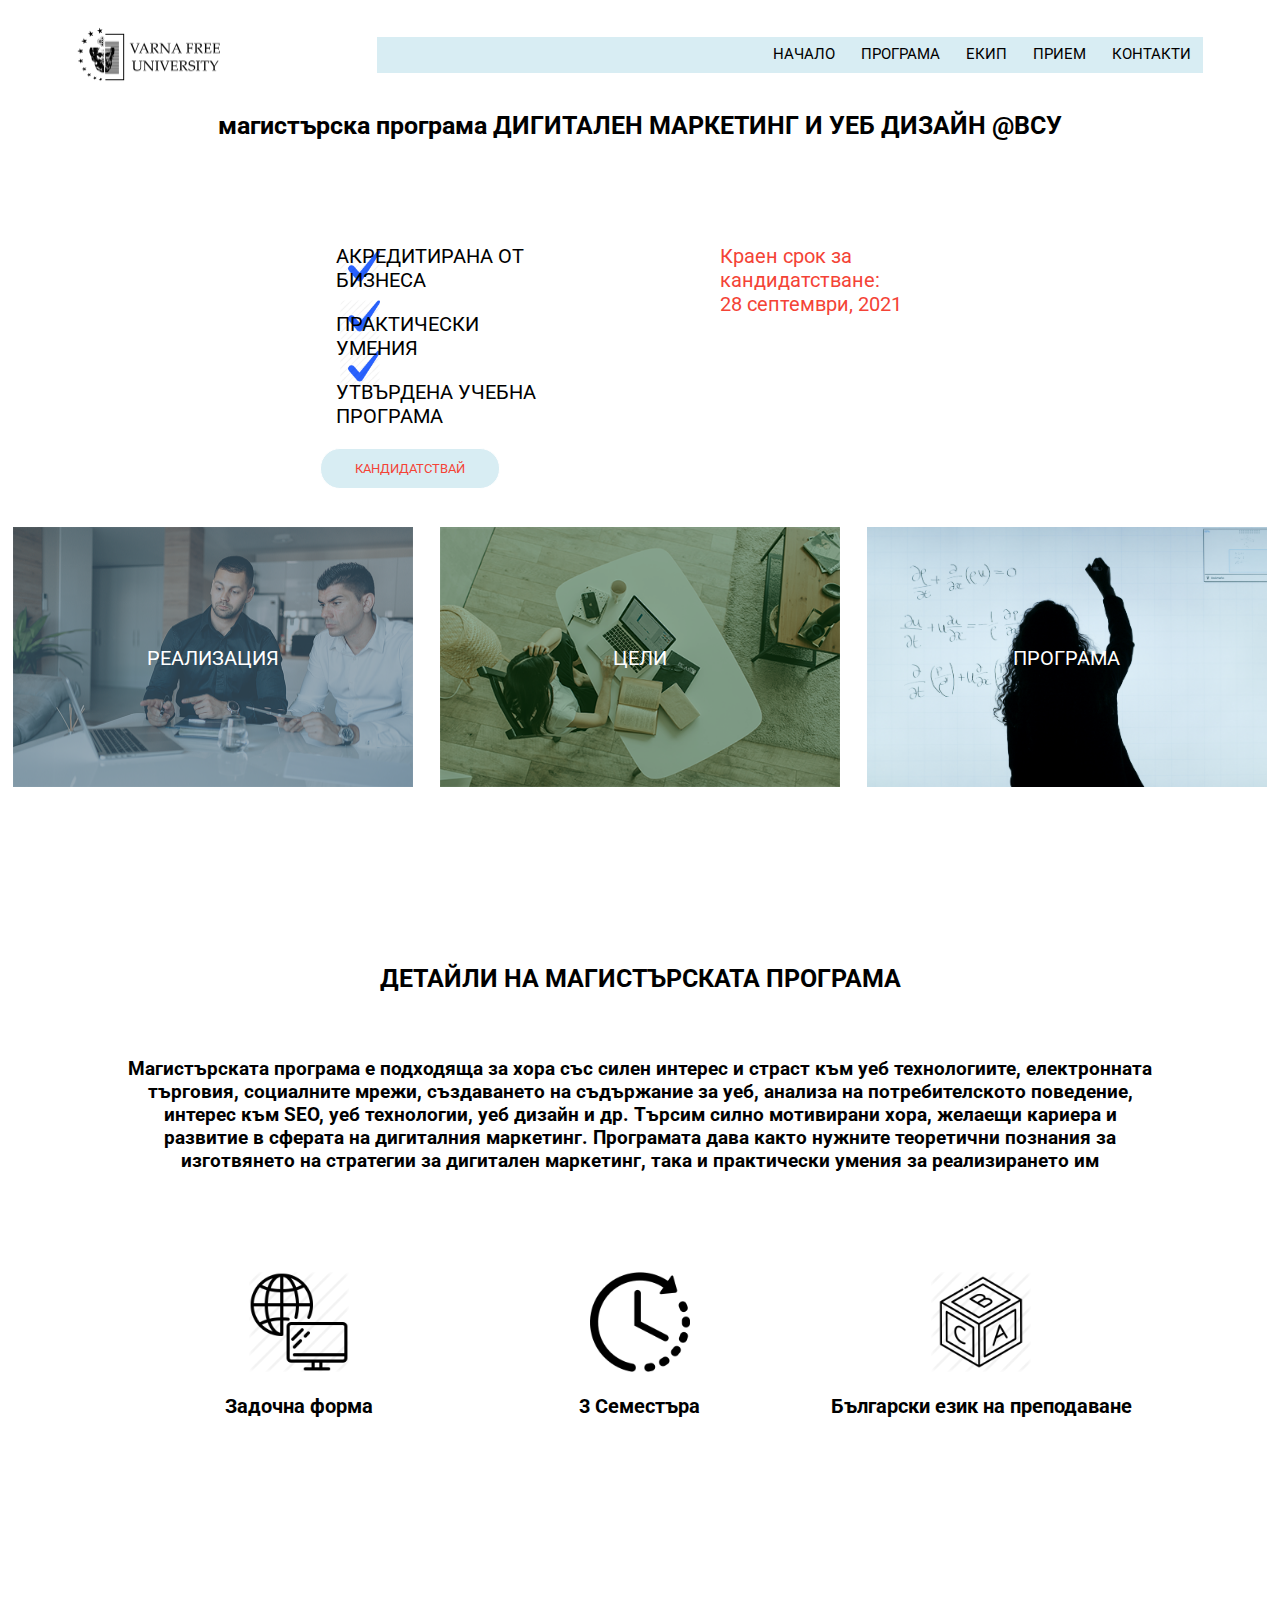
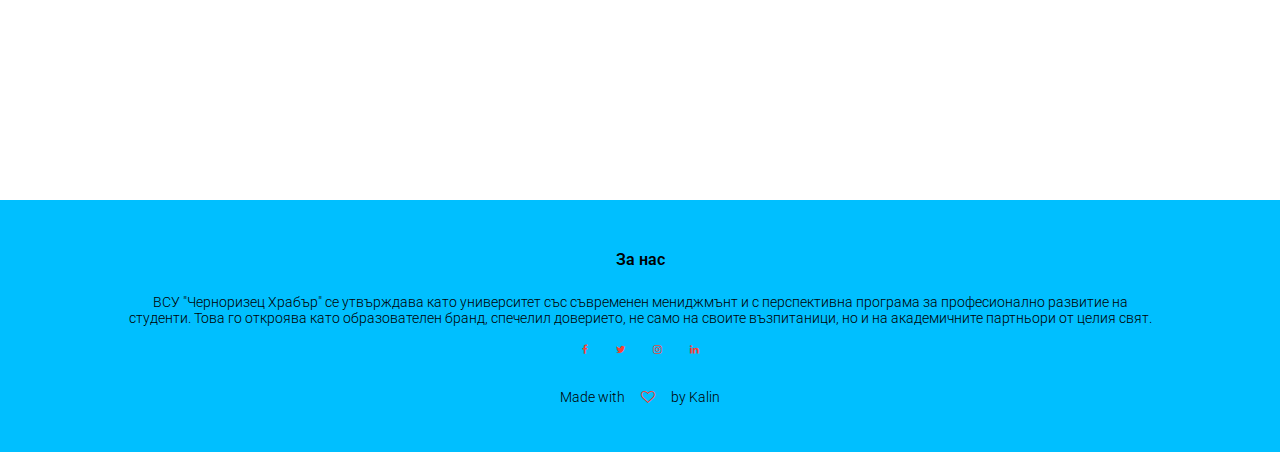
==== index.html @ 2b4543ba "Update index.html" ====
<!DOCTYPE html>

<html lang="en">
<head>
    <meta charset="UTF-8">
    <title>VFU MASTERS</title>
    <link rel="stylesheet" href="https://stackpath.bootstrapcdn.com/font-awesome/4.7.0/css/font-awesome.min.css">
    <link rel="preconnect" href="https://fonts.gstatic.com">
    <link rel="stylesheet" href="css.css">
    <link rel="preconnect" href="https://fonts.gstatic.com">
    <link href="https://fonts.googleapis.com/css2?family=Roboto:wght@300;400;700&display=swap" rel="stylesheet">
    <meta name="viewport" content="width=device-width,initial scale=1">
    <!--    <link rel="icon" href="images/logo.png">-->
</head>
<body>
<div class="overlay hidden"></div>
    <section class="header">

<!--        <img-->
<!--                class="demo-bg"-->
<!--                src="images/detaili.png"-->
<!--                alt=""-->
<!--        >-->
        <nav>
            <a href = 'index.html'><img src="images/vfuLogo.png"></a>
            <div class = 'nav-links' id = 'navLinks'>
                <i class = 'fa fa-times' onclick = 'hideMenu()'></i>
                <ul>
                    <li><a href="index.html">НАЧАЛО</a></li>
                    <li><a href="program.html">ПРОГРАМА</a></li>
                    <li><a href="team.html">ЕКИП</a></li>
                    <li><a href="priem.html">ПРИЕМ</a></li>
                    <li><a href="contact.html">КОНТАКТИ</a></li>
                </ul>
            </div>
            <i class = "fa fa-bars" onclick="showMenu()"></i>
        </nav>
        <h1><span>магистърска програма ДИГИТАЛЕН МАРКЕТИНГ И УЕБ ДИЗАЙН @ВСУ</span></h1>

        <div class="text-col1">
            <img src="images/check.png">
        </div>
        <div class="text-col2">
            <img src="images/check.png">
        </div>
        <div class="text-col3">
            <img src="images/check.png">
        </div>

        <div class = "text-box">

            <div class="text-col">
            <p><span>АКРЕДИТИРАНА ОТ БИЗНЕСА</span></p>
            <p><span>ПРАКТИЧЕСКИ УМЕНИЯ</span></p>
            <p><span>УТВЪРДЕНА УЧЕБНА ПРОГРАМА</span></p>
            </div>
            <div class="text-col">
                <p style="color: #f44336"><span>Краен срок за кандидатстване:<br>28 септември, 2021</span></p>
            </div>

        </div>
        <button type="button" class="hero-btn" >КАНДИДАТСТВАЙ</button>

        <div class = "headPic">
            <div class="head-col"  >
                <img src="images/profesionalna_realizacia.png" >
				 <div class="centered">РЕАЛИЗАЦИЯ</div>
            </div>
            <div class="head-col" >
                <img src="images/celi.png">

				<div class="centered">ЦЕЛИ</div>
            </div>
            <div class="head-col">
                <img src="images/programa.jpg">
				<div class="centered">ПРОГРАМА</div>
            </div>
        </div>
    </section>
    <section class="nachalo">
<!--        <img-->
<!--                class="shapki"-->
<!--                src="images/detaili.png"-->
<!--                alt=""-->
<!--        >-->
        <h1><span>ДЕТАЙЛИ НА МАГИСТЪРСКАТА ПРОГРАМА</span></h1>
        <h2><span>Магистърската програма е подходяща за хора със силен интерес и страст към уеб технологиите, електронната търговия, социалните мрежи, създаването на съдържание за уеб, анализа на потребителското поведение, интерес към SEO, уеб технологии, уеб дизайн и др.

Търсим силно мотивирани хора, желаещи кариера и развитие в сферата на дигиталния маркетинг. Програмата дава както нужните теоретични познания за изготвянето на стратегии за дигитален маркетинг, така и практически умения за реализирането им</span></h2>
        <div class = "masters">
            <div class="masters-col">
                <img src="images/remote.png">

            </div>
            <div class="masters-col">
                <img src="images/time-left.png">

            </div>
            <div class="masters-col">
                <img src="images/cyrillic.png">

            </div>
        </div>
        <div class = "mastersTXT">
            <div class="mastersTXT-col">
                <h3><span>Задочна форма </span></h3>

            </div>
            <div class="mastersTXT-col">
                <h3><span>3 Семестъра</span></h3>

            </div>
            <div class="mastersTXT-col">
                <h3><span>Български език на преподаване</span></h3>

            </div>
        </div>

    </section>
    <div class="testing hidden">
        <iframe src="https://www.youtube.com/embed/tgbNymZ7vqY?autoplay=0">
        </iframe>

    </div>

    <!-----footer----->

    <section class="footer"style="margin-top:0">
        <h4>За нас</h4>
        <p>ВСУ "Черноризец Храбър" се утвърждава като университет със съвременен мениджмънт и с перспективна програма за професионално развитие на студенти. Това го откроява като образователен бранд, спечелил доверието, не само на своите възпитаници, но и на академичните партньори от целия свят.
        </p>
        <div class="icons">
            <i class="fa fa-facebook"></i>
            <i class="fa fa-twitter"></i>
            <i class="fa fa-instagram"></i>
            <i class="fa fa-linkedin"></i>
            <div>
                <p>Made with  <i class="fa fa-heart-o"></i> by Kalin</p>
            </div>
        </div>

    </section>

    <script src="js.js"></script>

</body>

</html>
---- css.css ----
*{
    margin:0;
    padding: 0;
    font-family: 'Roboto',sans-serif;
    box-sizing: border-box;
}
html{
    font-size: 62.5%;
}
.header{
    min-height: 100vh;
    width: 100%;
    position: relative;
    overflow: hidden;

}
body {
    position: relative;
}
nav .fa{
    display: none;
}

.demo-bg {
    opacity: 100%;
    position: absolute;
    left: 0;
    top: 0;
    width: 100%;

}
nav{
    position: relative;
    display: flex;
    padding: 2% 6%;
    justify-content: space-between;
    align-items: center;
}
nav img{
    width: 15rem;
}
.nav-links{
    flex:1;
    text-align: right;
    background-color: #d8edf3;
    margin-left: 15rem;
}
.nav-links ul li {
    list-style: none;
    display: inline-block;
    padding: 0.8rem 1.2rem;
    position: relative;
}
.nav-links ul li a{
    color: black;
    text-decoration: none;
    font-size: 1.5rem;

}
.nav-links ul li::after{
    content: '';
    width: 0%;
    height: 0.2rem;
    background: #00bfff;
    display: block;
    margin: auto;
    transition: 0.5s;

}
.nav-links ul li:hover::after{
    width:100%;
}
h1{
    position: relative;
    text-align: center;
    font-size: 2.5rem;

}


.text-box{
    position: relative;
    font-size: 2rem;
    justify-content: center;
    margin-top: 5%;
    display: flex;
}

.text-box p{
    padding-top: 2rem;
}
.text-col{
    flex-basis: 30%;
    padding: 2rem 8rem;
}.text-col1 img{
     width: 4rem;
     height: 4rem;
     position: absolute;
     left: 34rem;
     top: 30rem;
 }
.text-col2 img{
    width: 4rem;
    height: 4rem;
    position: absolute;
    left: 34rem;
    top: 25rem;
}
.text-col3 img{
    width: 4rem;
    height: 4rem;
    position: absolute;
    left: 34rem;
    top: 35rem;
}
.hero-btn{
    display:inline-block;
    text-decoration:none;
    color:#f44336;
    border:0.1rem solid white;
    padding:1.2rem 3.4rem;
    font-size:1.3rem;
    background:#d8edf3;
    position:relative;
    cursor:pointer;
    justify-content: center;
    left: 25%;
    border-radius: 2rem;

}
.hero-btn:hover{
    border:1px solid #f44336;
    background:#f44336;
    transition:1s;
    color:white;
}

.head-col img{
    width: 40rem;
    height: 26rem;
}
.headPic{
    display: flex;
    justify-content: space-around;
    margin-top: 3%;
}
.head-col{
    position: relative;
    flex-basis: 25%;
    cursor: pointer;
}
.head-col:hover:after {
    content:"\A";
    width:100%;
    height:100%;
    background:rgba(0, 0, 0, 0.5);
    position:absolute;
    top:0;
    left:0;
	transition:0.5s;
}
.centered {
  position: absolute;
  top: 50%;
  left: 50%;
  transform: translate(-50%, -50%);
  color:white;
  font-size:2rem;
}
.nachalo{
    min-height: 100vh;
    width: 100%;
    position: relative;
    overflow: hidden;

}
.shapki {
    opacity: 100%;
    position: absolute;
    left: 0;
    top: 0;
    width: 100%;
}
.nachalo h1{
    margin-top: 5%;
}
.nachalo h2{
    font-size: 1.9rem;
    margin-top: 5%;
    width: 80%;
    margin-left: 10%;
    text-align: center;
    position: relative;
}
.masters{
    display: flex;
    position: relative;
    justify-content: space-around;
    width:80%;
    margin:auto;
    text-align:center;
    padding-top:10rem;
}
.masters img {
    width: 10rem;
    height: 10rem;
}
.masters-col{
    position: relative;
    flex-basis: 31%;
}
.mastersTXT{
    display: flex;
    position:relative;
    justify-content: space-around;
    width:80%;
    margin:2rem auto auto auto;
    text-align:center;


}
.mastersTXT-col{
    position: relative;
    flex-basis: 31%;
    padding-top: -9rem;
}
.mastersTXT-col h3{
    font-size: 2rem;
}
@media(max-width:700px){
   .testing iframe{
        width: 320px;
        height: 280px;
    }
    .nav-links ul li {
        display:block;
    }
    .nav-links{
        position:fixed;
        background:#00bfff;
        height:100vh;
        width:20rem;
        top:0;
        right:-20rem;
        text-align:left;
        z-index:2;
        transition:1s;
    }

    .nav-links ul {
        padding:3rem;
    }
    .text-box{
        display: block;
    }
    .text-col {
        flex-basis: 30%;
        padding: 0 0 0 2rem;
    }.header{
         min-height: 100vh;
         width: 100%;
     }
    .demo-bg {
        height: 100vh;
    }
    .hero-btn{
        margin-top: 2rem;
    }
    .text-col1,.text-col2,.text-col3{
        display: none;
    }
    .headPic{
        display: block;
    }
    .head-col{
        display: block;
    }
    .shapki{
        min-height: 100vh;
    }
    .masters{
        display: flex;
    }
    .masters img {
        width: 100%;
        height: 100%;
    }
    .masters-col{
        position: relative;
        flex-basis:25%;
       padding-left: 1rem;
    }
    .mastersTXT{
        margin:3rem auto auto auto;
    }
    .mastersTXT h3{
        font-size: 1.3rem;
    }
    nav .fa{
        display:block;
        color:black;
        font-size:2.2rem;
        cursor:pointer;
    }



}
.testing{
    position: fixed;
    top: 50%;
    left: 50%;
    transform: translate(-50%, -50%);
    z-index: 5;
}
.hidden{
    display: none;
}

iframe{
    width: 420px;
    height: 345px;
}
/* -------- PROGRAM -----*/
.program{
    /*background-image: url("images/computer.png");*/
    min-height: 100vh;
    background-position:center;
    background-size:cover;
}
.program p{
    font-size: 1.7rem;
    text-align: center;
    width: 80%;
    margin: 2rem auto auto auto;
}


.programTXT{
    display: flex;
    position:relative;
    justify-content: space-around;
    width:80%;
    margin:2rem auto auto auto;
    text-align:center;


}
.programTXT-col{
    position: relative;
    flex-basis: 33%;
    padding-top: -9rem;

}
.programTeam{
    /*background-image: url("images/grid.png");*/
    min-height: 100vh;
    background-position:center;
    background-size:cover;
}
.programTeam p{
    font-size: 1.7rem;
    text-align: center;
    width: 80%;
    margin: 2rem auto auto auto;
}
.programTeam h1{
    padding-top: 5rem;
}
.izbiratelni-col img{
    width: 33rem;
    height: 22rem;
}
.izbiratelni{
    display: flex;
    justify-content: space-around;
    margin-top: 3%;
}
.izbiratelni-col{
    position: relative;
    flex-basis: 20%;

}
.top {
    position: absolute;
    top: 0;
    left: 50%;
    transform: translate( -50%);
    color:white;
    font-size:1.8rem;
}
.bottomFirst img{
    width: 78px;
    height: 79px;
    position: absolute;
    top: 60%;
    left: 10%;
    cursor: pointer;

}
.bottomFirst img:hover{
    transform: scale(1.2);
}
.bottomSecond img{
    width: 78px;
    height: 79px;
    position: absolute;
    top: 60%;
    right: 10%;
    cursor: pointer;
}
.bottomSecond img:hover{
    transform: scale(1.2);
}
.bottomAlone img{
    width: 78px;
    height: 79px;
    position: absolute;
    top: 60%;
    left: 40%;
    cursor: pointer;

}
.bottomAlone img:hover{
    transform: scale(1.2);

}
.credits {
    position: absolute;
    top: 30%;
    left: 50%;
    transform: translate( -50%);
    color:white;
    font-size:1.5rem;
}
.lectures {
    position: absolute;
    top: 50%;
    left: 50%;
    transform: translate( -50%);
    color:white;
    font-size:1.5rem;
}
@media(max-width:700px){
    .programTXT {
        display: block;
    }
    .izbiratelni{
        display: block;
        justify-content: space-around;
        margin-top: 3%;
        margin-left: 2rem;
    }

}



/* -----TEAM-----*/
.team{
    /*background-image: url("images/grid.png");*/
    min-height: 100vh;
    background-position:center;
    background-size:cover;
}
.team p{
    font-size: 1.7rem;
    text-align: center;
    width: 80%;
    margin: 2rem auto auto auto;
}

.teamPic{
    display: flex;
    margin: 5% auto auto auto;
    justify-content: space-around;

}
.teamPic img {
    width: 180px;
    height: 180px;
}

.teamCV{
    display: flex;
    margin:0 auto auto auto;
    justify-content: space-around;

}
.teamCV img {
    width: 180px;
    height: 480px;
}
.teamPic-col{
    position: relative;
    flex-basis: 16%;

}
.teamCv-col{
    position: relative;
    flex-basis: 16%;

}
.teamTop {
    position: absolute;
    top: 0;
    left: 35%;
    transform: translate( -50%);
    color:black;
    font-size:1.4rem;
    font-weight: bold;
}
.teamOpis{
    position: absolute;
    top: 10%;
    left: 40%;
    transform: translate( -50%);
    color:black;
    font-size:1.5rem;
}
.teamIn{
    position: absolute;
    top: 35%;
    left: 40%;
    transform: translate( -50%);
    color:black;
    font-size:1.5rem;
}
.videoCv{
    display:inline-block;
    text-decoration:none;
    color:white;
    border:0.1rem solid white;
    padding:1.2rem 3.4rem;
    font-size:1.3rem;
    background:#467fd7;
    position:absolute;
    cursor:pointer;
    justify-content: center;
    border-radius: 2rem;
    top: 130%;
    left: 5%;

}
.teamInB{
    position: absolute;
    top: 45%;
    left: 40%;
    transform: translate( -50%);
    color:black;
    font-size:1.5rem;
}
.videoCvB{
    display:inline-block;
    text-decoration:none;
    color:white;
    border:0.1rem solid white;
    padding:1.2rem 3.4rem;
    font-size:1.3rem;
    background:#467fd7;
    position:absolute;
    cursor:pointer;
    justify-content: center;
    border-radius: 2rem;
    top: 110%;
    left: 5%;
}
.videoCvBB{
    display:inline-block;
    text-decoration:none;
    color:white;
    border:0.1rem solid white;
    padding:1.2rem 3.4rem;
    font-size:1.3rem;
    background:#467fd7;
    position:absolute;
    cursor:pointer;
    justify-content: center;
    border-radius: 2rem;
    top: 118%;
    left: 5%;
}
.videoMob{
    display: none;
}
@media(max-width:700px){
    .teamPic{
        display: grid;

    }
    .teamCV{
        display: none;
    }
    .videoMob{
        display:inline-block;
        text-decoration:none;
        color:white;
        border:0.1rem solid white;
        padding:1.2rem 3.4rem;
        font-size:1.3rem;
        background:#467fd7;
        position:absolute;
        cursor:pointer;
        justify-content: center;
        border-radius: 2rem;
        top: 70%;
        left: 20%;

    }

}

/*-----foooter-----*/
.footer{
    width:100%;
    text-align:center;
    padding:3rem 0;
    background-color:deepskyblue;
    margin-top:10rem;
}
.footer h4 {
    font-size:1.6rem;
    margin-bottom:2.5rem;
    margin-top:2rem;
    font-weight:600;

}
.footer p{
    font-size:1.4rem;
    font-weight:300;
    width: 80%;
    margin: auto;

}
.icons .fa{
    color: #f44336;
    margin:0 1.3rem;
    cursor:pointer;
    padding:1.8rem 0;
}
.fa-hearth-o{
    color: #f44336;

}
/*------PRIEM-----*/
.priem p{
    font-size: 1.7rem;
    width: 60%;
    margin: 5rem auto auto auto;
}
.videoPriem{
    position: relative;
    margin-left: 20%;
    margin-top: 5rem;
    margin-bottom: 5rem;
}
iframe{
    width: 920px;
    height: 328px;
}
.hero{
    display:inline-block;
    text-decoration:none;
    color:#f44336;
    border:0.1rem solid white;
    padding:1.2rem 3.4rem;
    font-size:1.3rem;
    background:#d8edf3;
    position:relative;
    cursor:pointer;
    justify-content: center;
    left: 50%;
    border-radius: 2rem;
    transform: translate( -50%);

}
.hero:hover{
    border:1px solid #f44336;
    background:#f44336;
    transition:1s;
    color:white;
}
.contact-col{
    width:40%;
    margin:5rem auto auto auto;
}
.contact-col div{
    display:flex;
    align-items:center;
    margin-bottom:4rem;
}
.contact-col div .fa{
    font-size:2.8rem;
    color:#f44336;
    margin:1rem;
    margin-right:3rem;

}
.contact-col div p{
    padding:0;
}
.contact-col div h5{
    font-size:2rem;
    margin-bottom:0.5rem;
    color:#555;
    font-weight:400;
}
.contact-col input,.contact-col textarea{
    width:100%;
    padding:1.5rem;
    margin-bottom:1.7rem;
    outline:none;
    border:0.1rem solid #ccc;
}
.red{
    display:inline-block;
    text-decoration:none;
    color:#f44336;
    border:0.1rem solid white;
    padding:1.2rem 3.4rem;
    font-size:1.3rem;
    background:#d8edf3;
    position:relative;
    cursor:pointer;
    justify-content: center;
    left: 35%;
    border-radius: 2rem;
    margin-bottom: 5rem;

}
.red:hover{
    border:1px solid #f44336;
    background:#f44336;
    transition:1s;
    color:white;
}
@media(max-width:700px){
    .videoPriem{
        position: relative;
        margin-left:5%;
        margin-top: 5rem;
        margin-bottom: 5rem;
    }
    iframe{
        width: 320px;
        height: 228px;
    }
    .red{
        left:15%
    }
    .contact-col{
        width:60%;
        margin:5rem auto auto auto;
    }
    .hero{
        margin-top: 2rem;
    }
}
.googleMaps {
    margin: 3rem auto 3rem auto;
    position: relative;
    left: 50%;
    transform: translate( -30%);
}
.contact-btn{
    display:inline-block;
    text-decoration:none;
    color:#f44336;
    border:0.1rem solid white;
    padding:1.2rem 3.4rem;
    font-size:1.3rem;
    background:#d8edf3;
    position:relative;
    cursor:pointer;
    justify-content: center;
    left: 50%;
    border-radius: 2rem;
    transform: translate( -50%);
    margin-top: 3rem;

}
.contact-btn:hover{
    border:1px solid #f44336;
    background:#f44336;
    transition:1s;
    color:white;
}
.social{
    display: flex;
    margin: 5% auto auto auto;
    justify-content: space-around;

}

.social img {
    width: 61px;
    height: 61px;
}
.priem h2{
    text-align: center;
    font-size: 3rem;
    margin-top: 3rem;
}
@media (max-width:700px) {
    .googleMaps {
        margin: 3rem auto  auto 2rem;
        left: 0%;
        transform: translate( 0%);

    }

}
.overlay {
    position: absolute;
    top: 0;
    left: 0;
    width: 100%;
    min-height: 100%;
    z-index: 5;
}
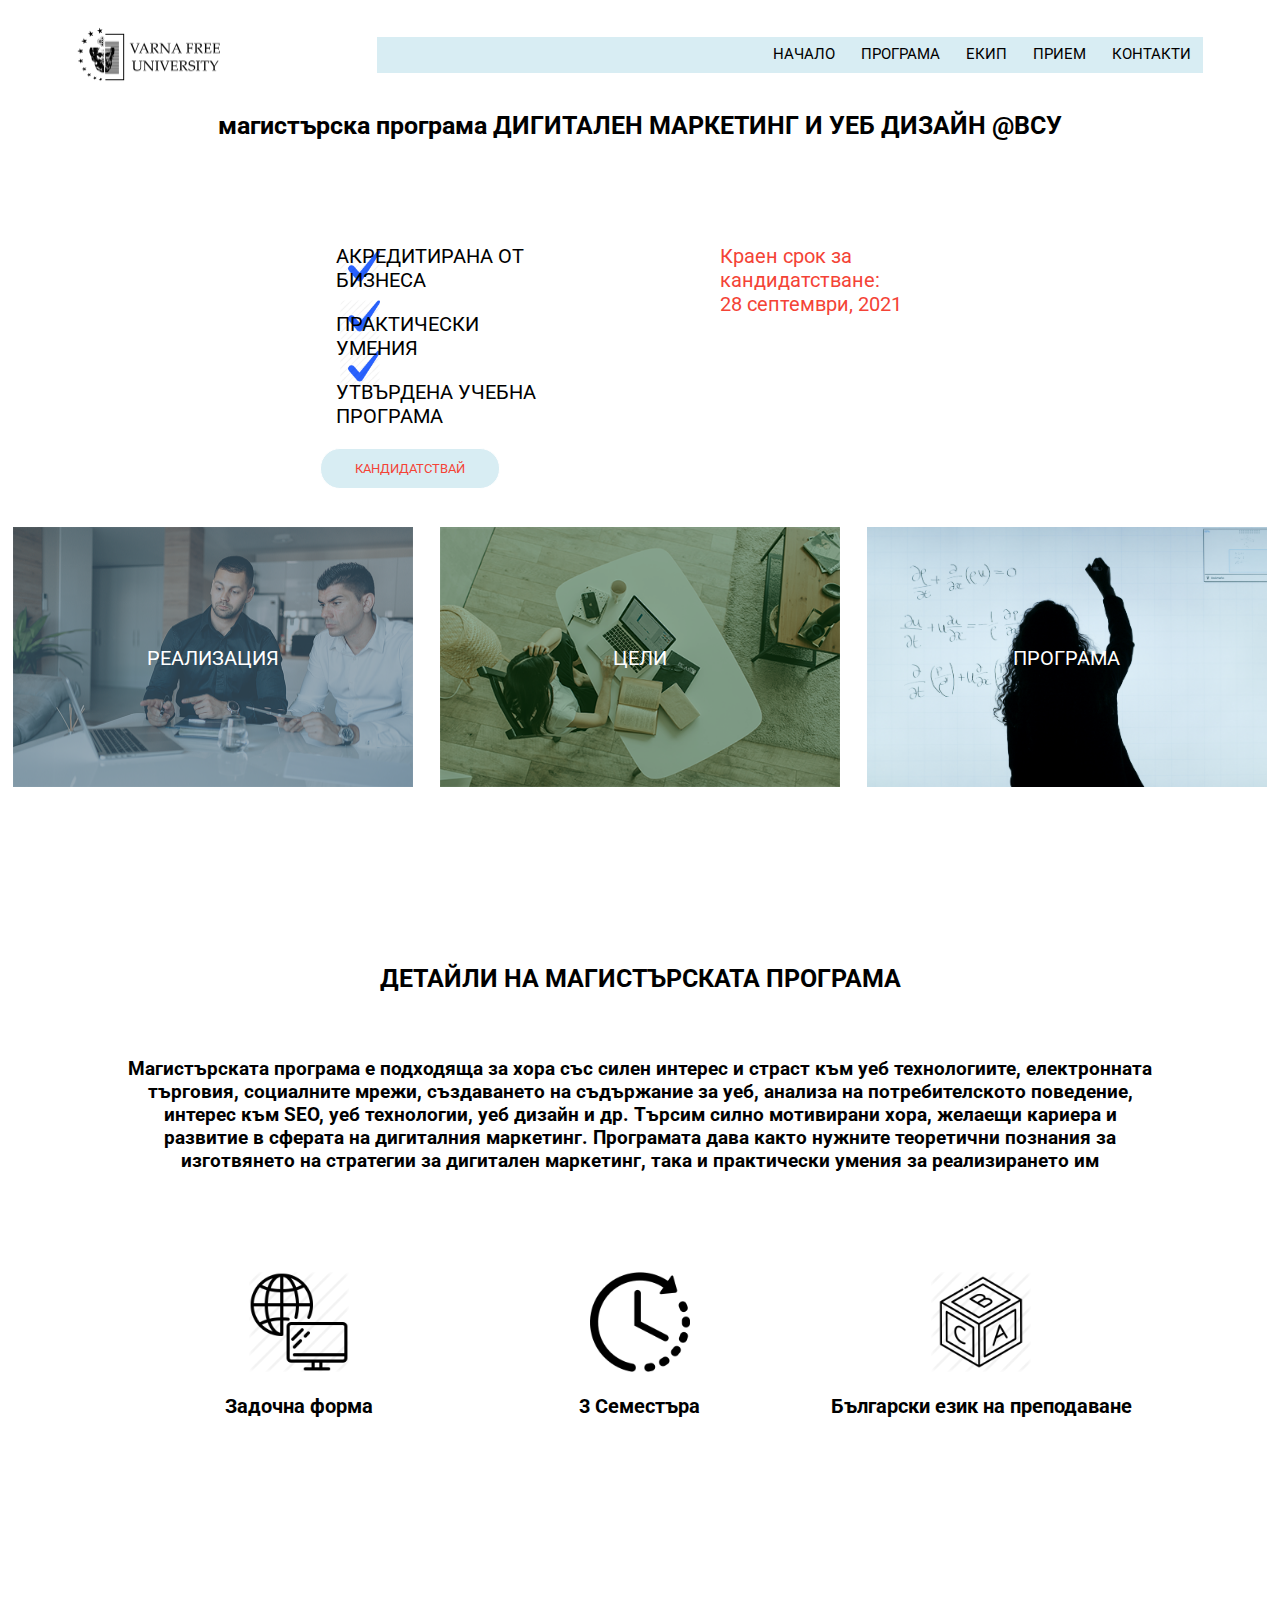
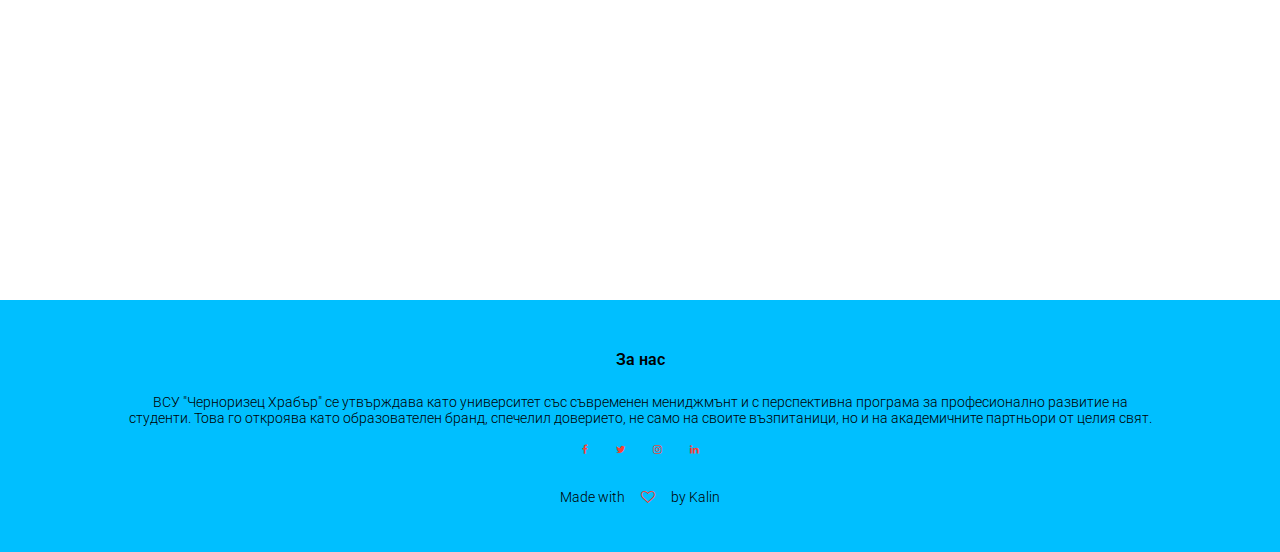
==== commit 723f2aa9: "Update index.html" ====
--- a/index.html
+++ b/index.html
@@ -125,7 +125,7 @@
 
     <!-----footer----->
 
-    <section class="footer"style="margin-top:0">
+    <section class="footer">
         <h4>За нас</h4>
         <p>ВСУ "Черноризец Храбър" се утвърждава като университет със съвременен мениджмънт и с перспективна програма за професионално развитие на студенти. Това го откроява като образователен бранд, спечелил доверието, не само на своите възпитаници, но и на академичните партньори от целия свят.
         </p>
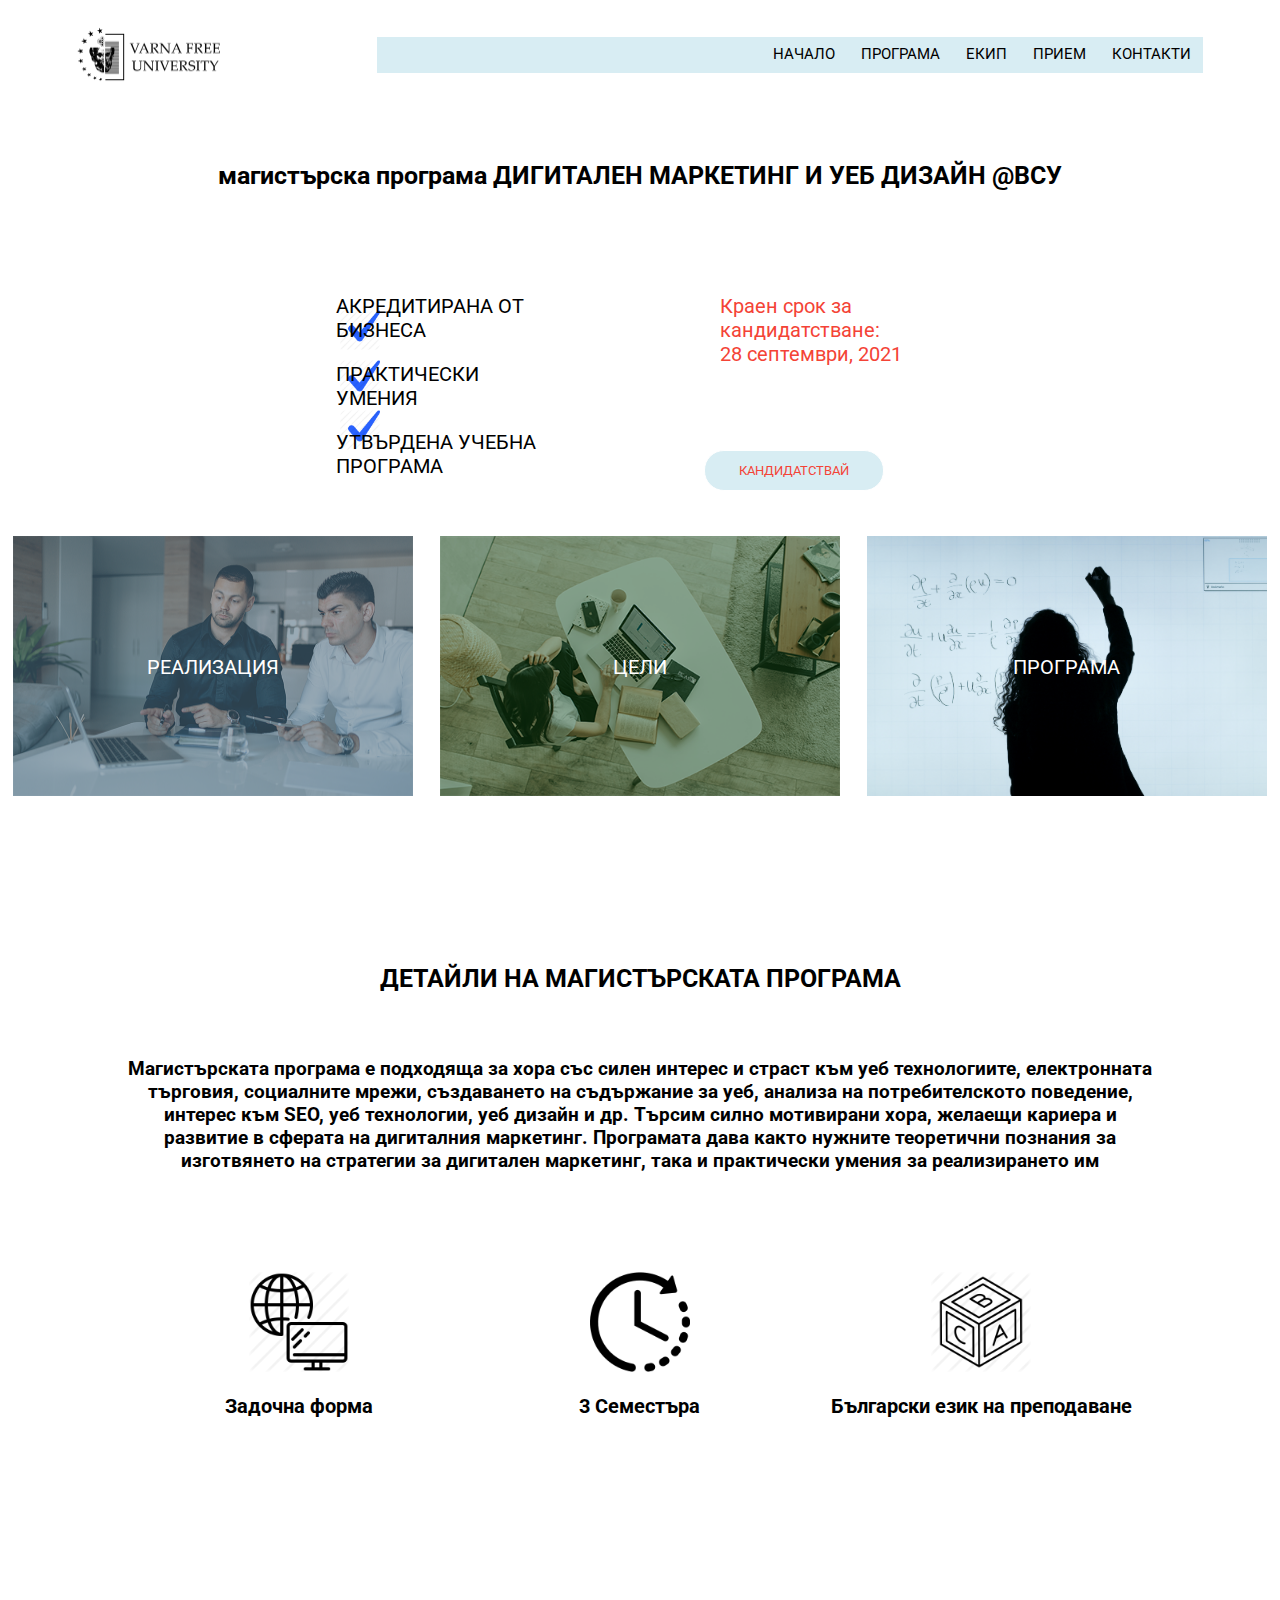
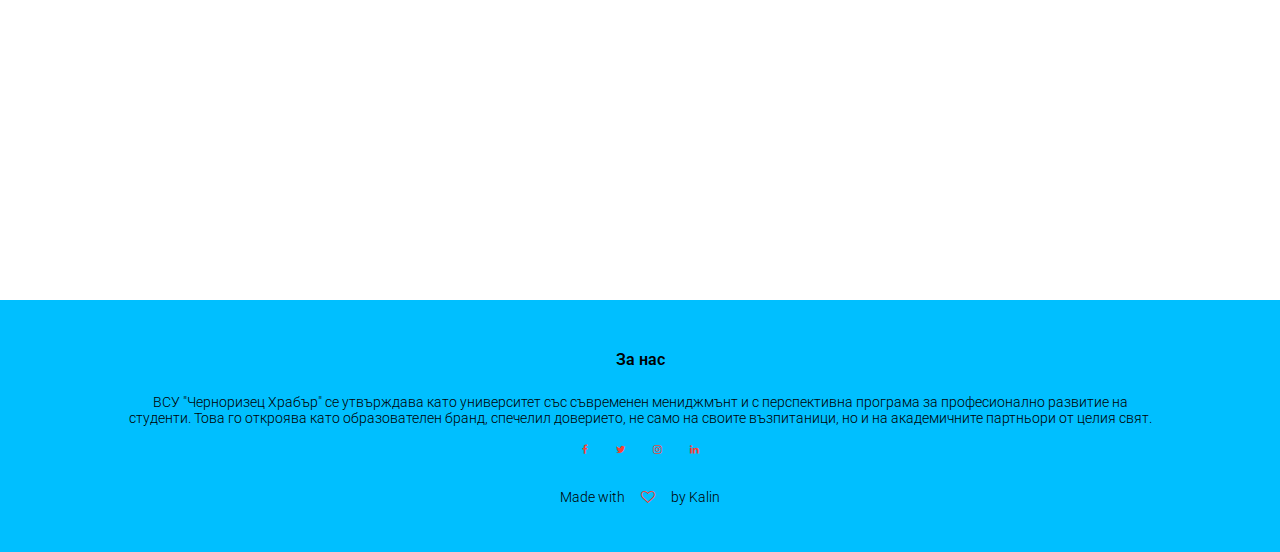
==== commit 18106333: "Update index.html" ====
--- a/index.html
+++ b/index.html
@@ -59,7 +59,8 @@
             </div>
 
         </div>
-        <button type="button" class="hero-btn" >КАНДИДАТСТВАЙ</button>
+	    <a href ="priem.html.#Кандидатстване">
+		    <button type="button" class="hero-btn" >КАНДИДАТСТВАЙ</button></a>
 
         <div class = "headPic">
             <div class="head-col"  >
--- a/css.css
+++ b/css.css
@@ -70,7 +70,7 @@
 .nav-links ul li:hover::after{
     width:100%;
 }
-h1{
+h1{margin-top:5rem;
     position: relative;
     text-align: center;
     font-size: 2.5rem;
@@ -92,12 +92,14 @@
 .text-col{
     flex-basis: 30%;
     padding: 2rem 8rem;
+
 }.text-col1 img{
      width: 4rem;
      height: 4rem;
      position: absolute;
      left: 34rem;
      top: 30rem;
+     margin-top: 6rem;
  }
 .text-col2 img{
     width: 4rem;
@@ -105,6 +107,7 @@
     position: absolute;
     left: 34rem;
     top: 25rem;
+    margin-top: 6rem;
 }
 .text-col3 img{
     width: 4rem;
@@ -112,6 +115,7 @@
     position: absolute;
     left: 34rem;
     top: 35rem;
+    margin-top: 6rem;
 }
 .hero-btn{
     display:inline-block;
@@ -121,10 +125,11 @@
     padding:1.2rem 3.4rem;
     font-size:1.3rem;
     background:#d8edf3;
-    position:relative;
+    position:absolute;
     cursor:pointer;
     justify-content: center;
-    left: 25%;
+    left: 55%;
+    top:50%;
     border-radius: 2rem;
 
 }
@@ -265,6 +270,20 @@
     }
     .hero-btn{
         margin-top: 2rem;
+        display:inline-block;
+        text-decoration:none;
+        color:#f44336;
+        border:0.1rem solid white;
+        padding:1.2rem 3.4rem;
+        font-size:1.3rem;
+        background:#d8edf3;
+        position:relative;
+        cursor:pointer;
+        justify-content: center;
+        left: 25%;
+        border-radius: 2rem;
+
+
     }
     .text-col1,.text-col2,.text-col3{
         display: none;
@@ -274,6 +293,7 @@
     }
     .head-col{
         display: block;
+        margin-top: 4rem;
     }
     .shapki{
         min-height: 100vh;
@@ -366,6 +386,7 @@
 }
 .programTeam h1{
     padding-top: 5rem;
+    margin-top: 7rem;
 }
 .izbiratelni-col img{
     width: 33rem;
@@ -448,8 +469,12 @@
     .izbiratelni{
         display: block;
         justify-content: space-around;
-        margin-top: 3%;
+        margin-top: 4rem;
         margin-left: 2rem;
+    }
+    .izbiratelni-col{
+        margin-top: 3rem;
+
     }
 
 }
@@ -618,14 +643,21 @@
     background-color:deepskyblue;
     margin-top:10rem;
 }
-.footer h4 {
+.footerHome{
+    width:100%;
+    text-align:center;
+    padding:3rem 0;
+    background-color:deepskyblue;
+    margin-top:0rem;
+}
+.footer h4,.footerHome h4 {
     font-size:1.6rem;
     margin-bottom:2.5rem;
     margin-top:2rem;
     font-weight:600;
 
 }
-.footer p{
+.footer p,.footerHome p{
     font-size:1.4rem;
     font-weight:300;
     width: 80%;
@@ -643,6 +675,8 @@
 
 }
 /*------PRIEM-----*/
+
+
 .priem p{
     font-size: 1.7rem;
     width: 60%;
@@ -808,6 +842,9 @@
         transform: translate( 0%);
 
     }
+    .footerHome{
+        margin-top: 10rem;
+    }
 
 }
 .overlay {
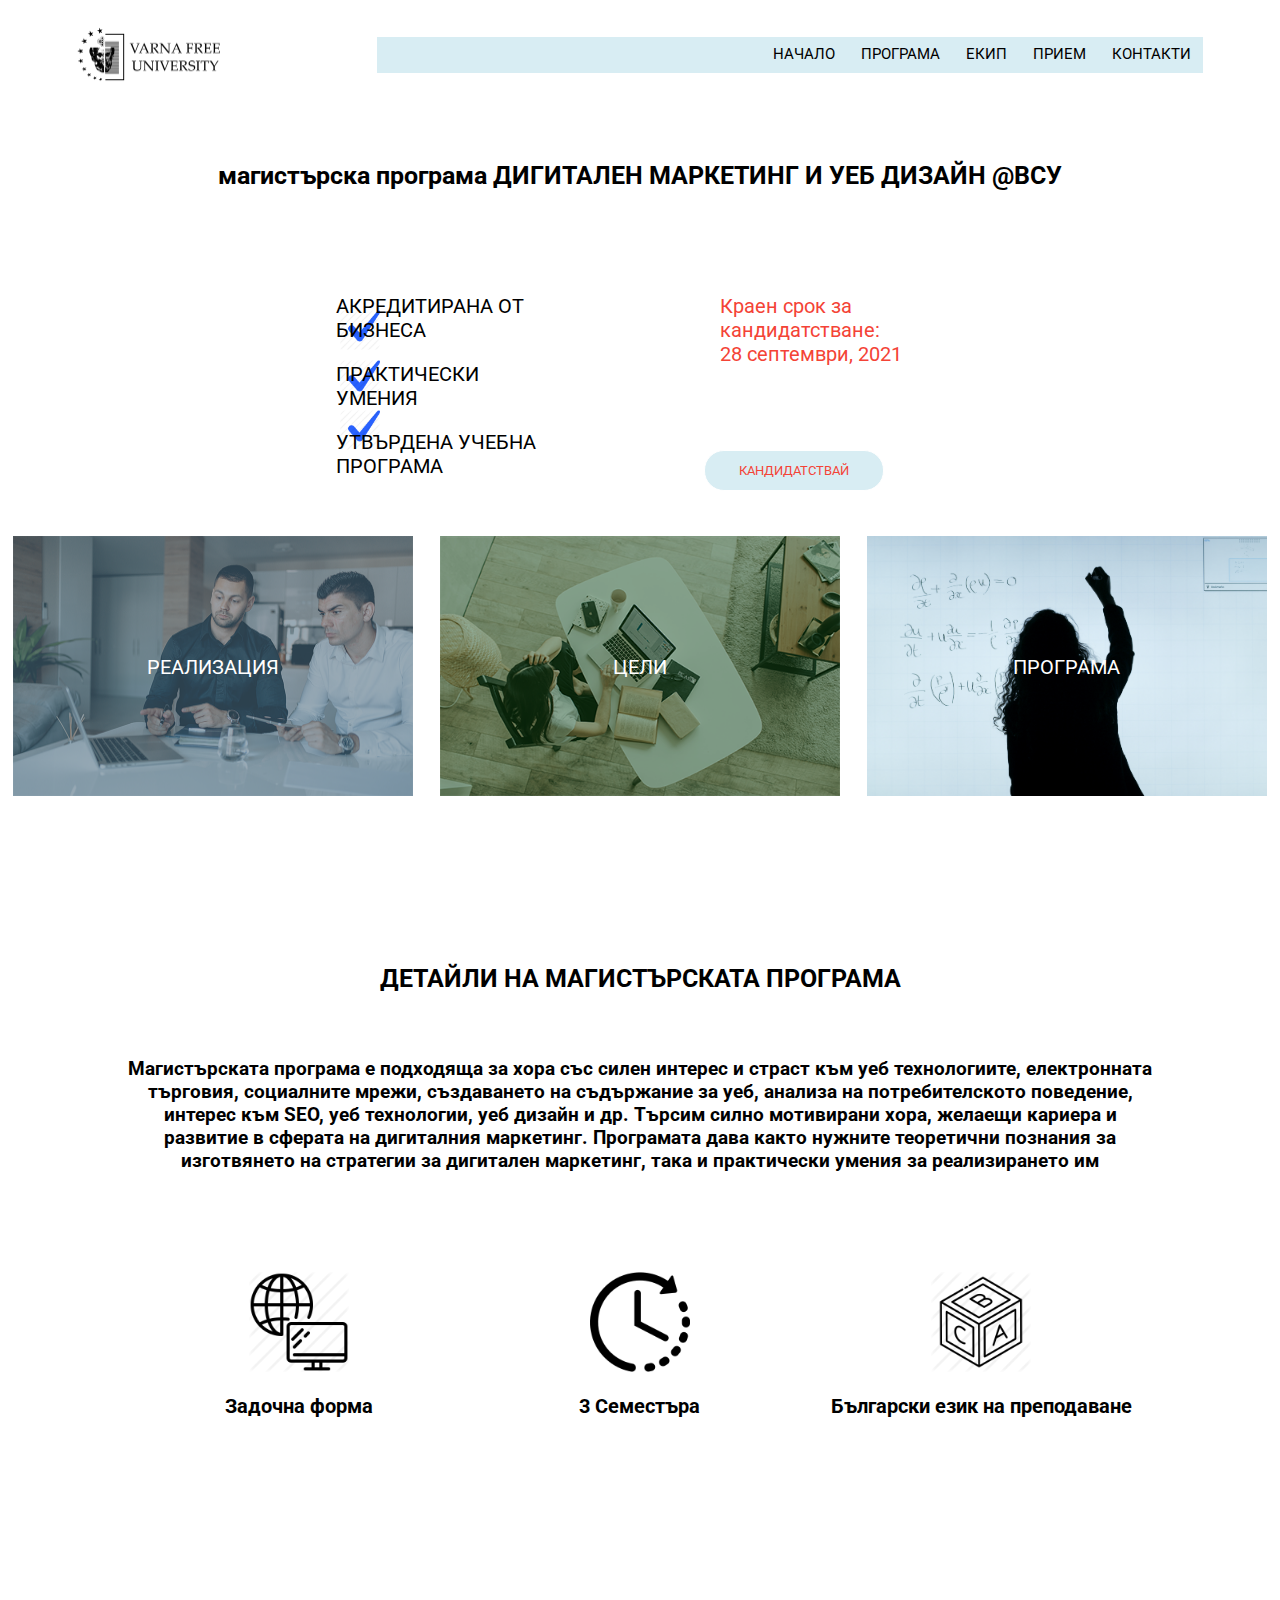
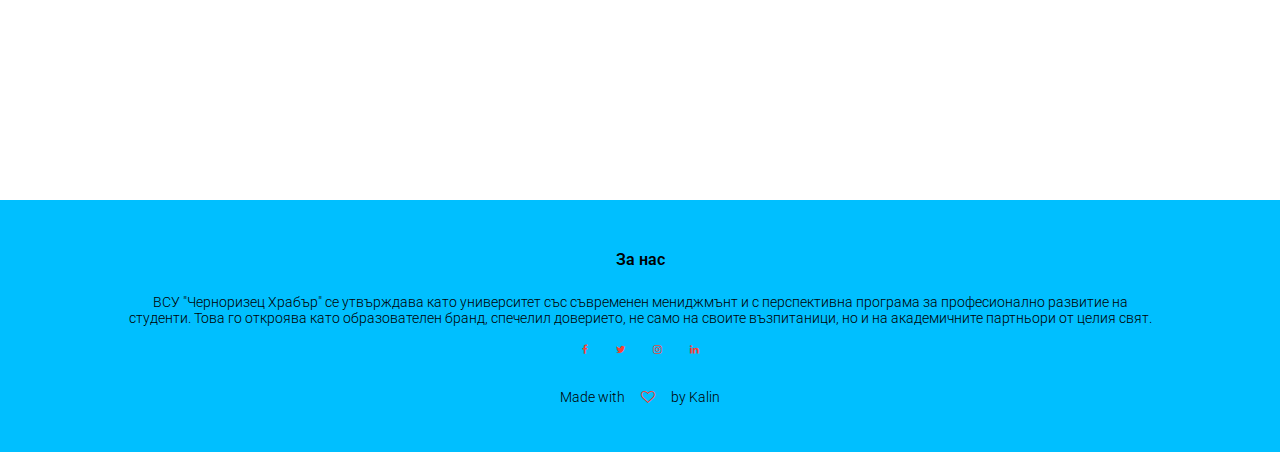
==== commit fb129557: "Update index.html" ====
--- a/index.html
+++ b/index.html
@@ -126,7 +126,7 @@
 
     <!-----footer----->
 
-    <section class="footer">
+    <section class="footerHome">
         <h4>За нас</h4>
         <p>ВСУ "Черноризец Храбър" се утвърждава като университет със съвременен мениджмънт и с перспективна програма за професионално развитие на студенти. Това го откроява като образователен бранд, спечелил доверието, не само на своите възпитаници, но и на академичните партньори от целия свят.
         </p>
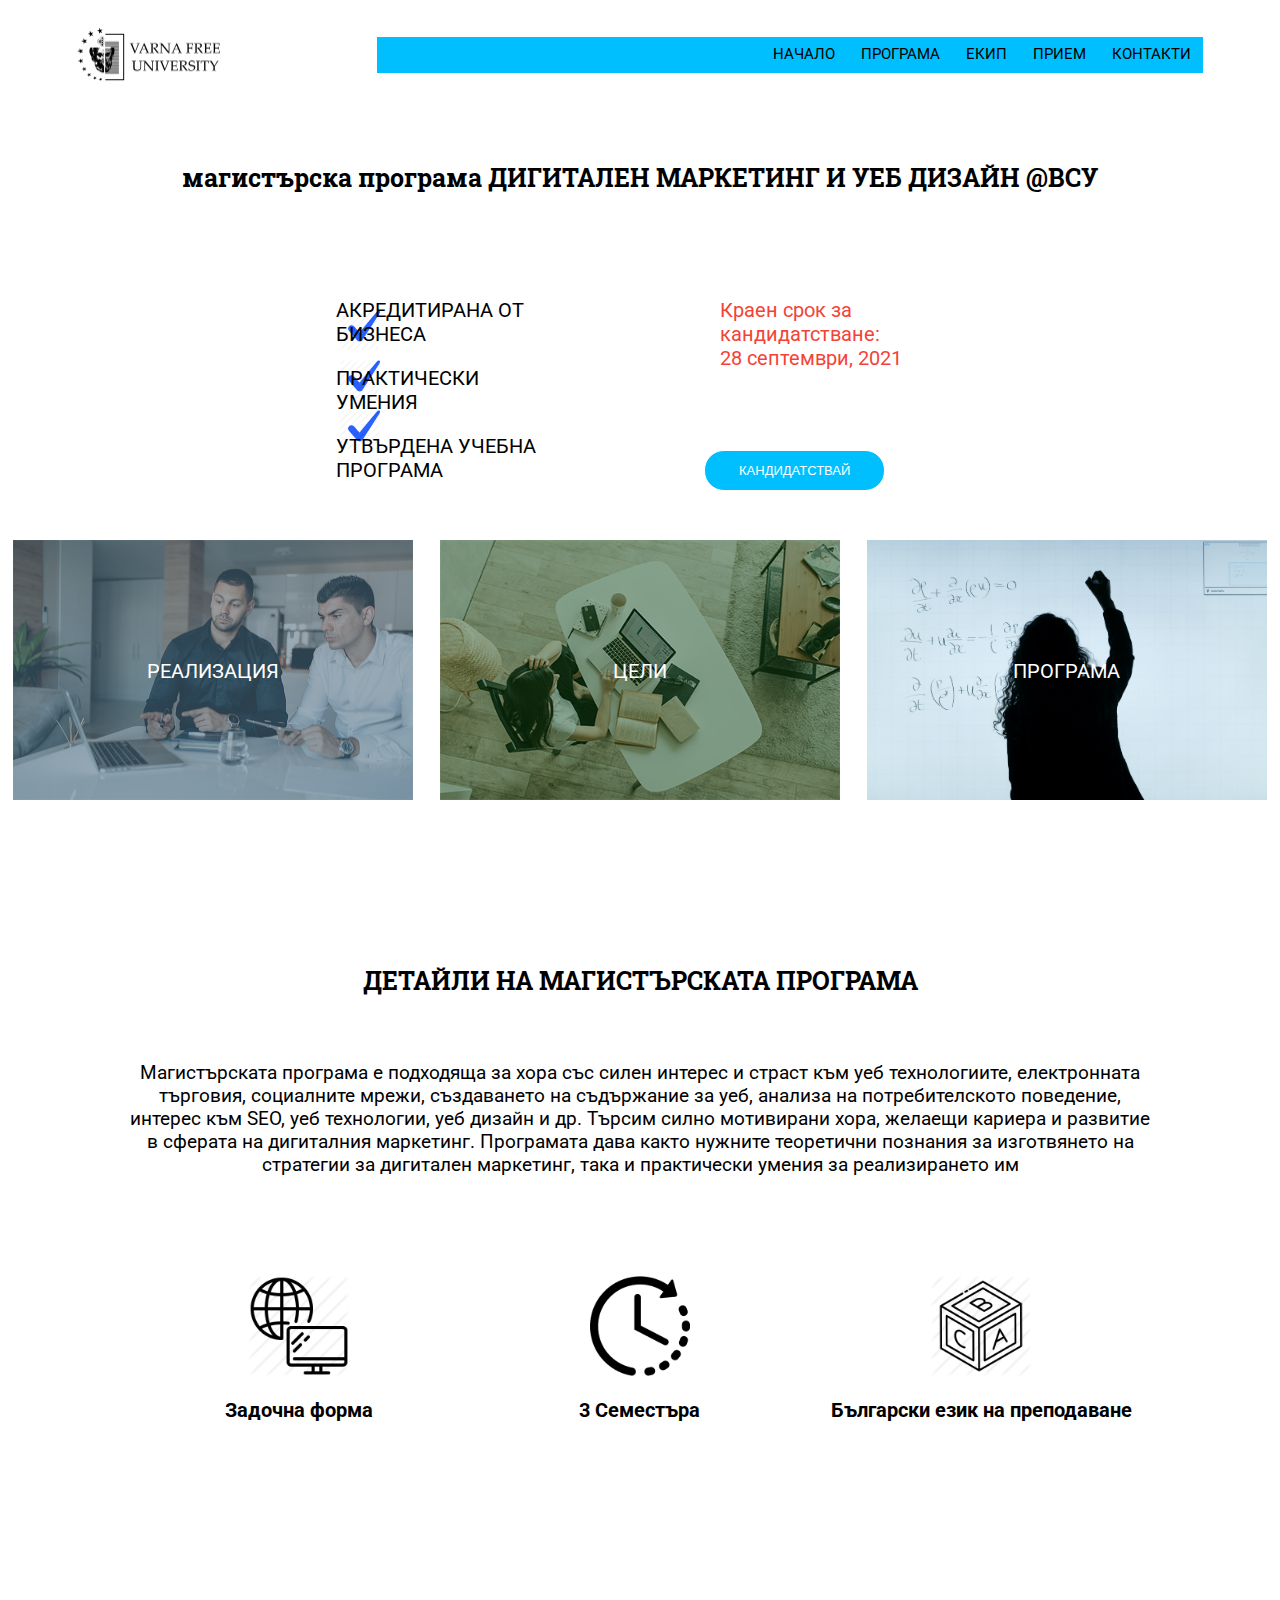
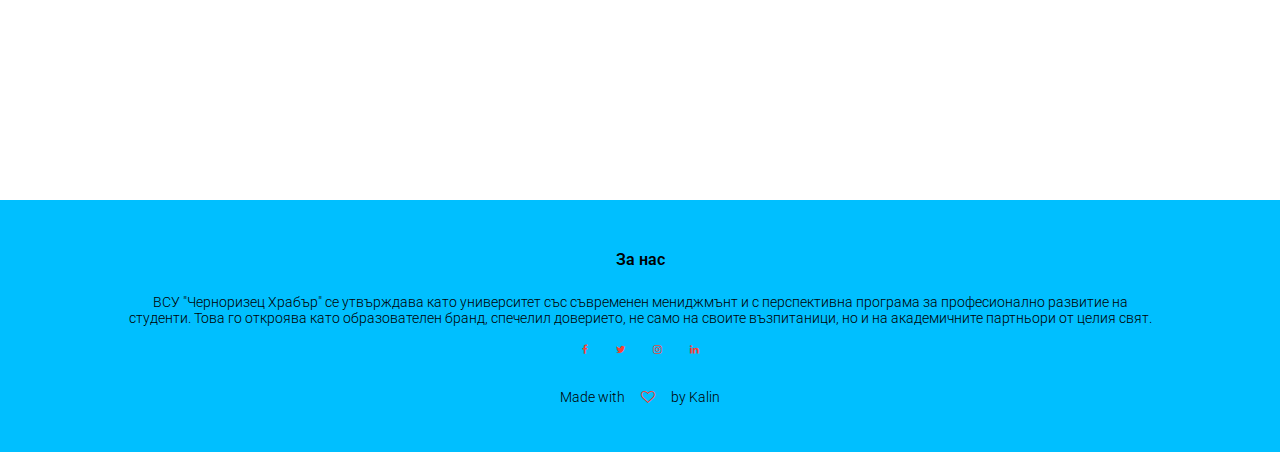
==== commit 89fcc975: "Update index.html" ====
--- a/index.html
+++ b/index.html
@@ -9,6 +9,8 @@
     <link rel="stylesheet" href="css.css">
     <link rel="preconnect" href="https://fonts.gstatic.com">
     <link href="https://fonts.googleapis.com/css2?family=Roboto:wght@300;400;700&display=swap" rel="stylesheet">
+	 <link rel="preconnect" href="https://fonts.gstatic.com">
+  <link href="https://fonts.googleapis.com/css2?family=Roboto+Slab:wght@500&display=swap" rel="stylesheet">
     <meta name="viewport" content="width=device-width,initial scale=1">
     <!--    <link rel="icon" href="images/logo.png">-->
 </head>
@@ -59,7 +61,7 @@
             </div>
 
         </div>
-	    <a href ="priem.html.#Кандидатстване">
+	    <a href ="priem.html#Кандидатстване">
 		    <button type="button" class="hero-btn" >КАНДИДАТСТВАЙ</button></a>
 
         <div class = "headPic">
--- a/css.css
+++ b/css.css
@@ -1,11 +1,12 @@
 *{
     margin:0;
     padding: 0;
-    font-family: 'Roboto',sans-serif;
     box-sizing: border-box;
+
 }
 html{
     font-size: 62.5%;
+    font-family: 'Roboto',sans-serif;
 }
 .header{
     min-height: 100vh;
@@ -42,7 +43,7 @@
 .nav-links{
     flex:1;
     text-align: right;
-    background-color: #d8edf3;
+    background-color: deepskyblue;
     margin-left: 15rem;
 }
 .nav-links ul li {
@@ -61,7 +62,7 @@
     content: '';
     width: 0%;
     height: 0.2rem;
-    background: #00bfff;
+    background: white;
     display: block;
     margin: auto;
     transition: 0.5s;
@@ -74,7 +75,7 @@
     position: relative;
     text-align: center;
     font-size: 2.5rem;
-
+    font-family: 'Roboto Slab', serif;
 }
 
 
@@ -120,11 +121,11 @@
 .hero-btn{
     display:inline-block;
     text-decoration:none;
-    color:#f44336;
+    color:white;
     border:0.1rem solid white;
     padding:1.2rem 3.4rem;
     font-size:1.3rem;
-    background:#d8edf3;
+    background:deepskyblue;
     position:absolute;
     cursor:pointer;
     justify-content: center;
@@ -196,6 +197,7 @@
     margin-left: 10%;
     text-align: center;
     position: relative;
+    font-weight: normal;
 }
 .masters{
     display: flex;
@@ -272,11 +274,11 @@
         margin-top: 2rem;
         display:inline-block;
         text-decoration:none;
-        color:#f44336;
+        color:white;
         border:0.1rem solid white;
         padding:1.2rem 3.4rem;
         font-size:1.3rem;
-        background:#d8edf3;
+        background:deepskyblue;
         position:relative;
         cursor:pointer;
         justify-content: center;
@@ -387,6 +389,7 @@
 .programTeam h1{
     padding-top: 5rem;
     margin-top: 7rem;
+    font-family: 'Roboto Slab', serif;
 }
 .izbiratelni-col img{
     width: 33rem;
@@ -611,10 +614,13 @@
 @media(max-width:700px){
     .teamPic{
         display: grid;
-
+        margin: 0;
     }
     .teamCV{
         display: none;
+    }
+    .teamPic-col{
+        margin-top: 3rem;
     }
     .videoMob{
         display:inline-block;
@@ -695,11 +701,11 @@
 .hero{
     display:inline-block;
     text-decoration:none;
-    color:#f44336;
+    color:white;
     border:0.1rem solid white;
     padding:1.2rem 3.4rem;
     font-size:1.3rem;
-    background:#d8edf3;
+    background:deepskyblue;
     position:relative;
     cursor:pointer;
     justify-content: center;
@@ -749,11 +755,11 @@
 .red{
     display:inline-block;
     text-decoration:none;
-    color:#f44336;
+    color:white;
     border:0.1rem solid white;
     padding:1.2rem 3.4rem;
     font-size:1.3rem;
-    background:#d8edf3;
+    background:deepskyblue;
     position:relative;
     cursor:pointer;
     justify-content: center;
@@ -799,11 +805,11 @@
 .contact-btn{
     display:inline-block;
     text-decoration:none;
-    color:#f44336;
+    color:white;
     border:0.1rem solid white;
     padding:1.2rem 3.4rem;
     font-size:1.3rem;
-    background:#d8edf3;
+    background:deepskyblue;
     position:relative;
     cursor:pointer;
     justify-content: center;
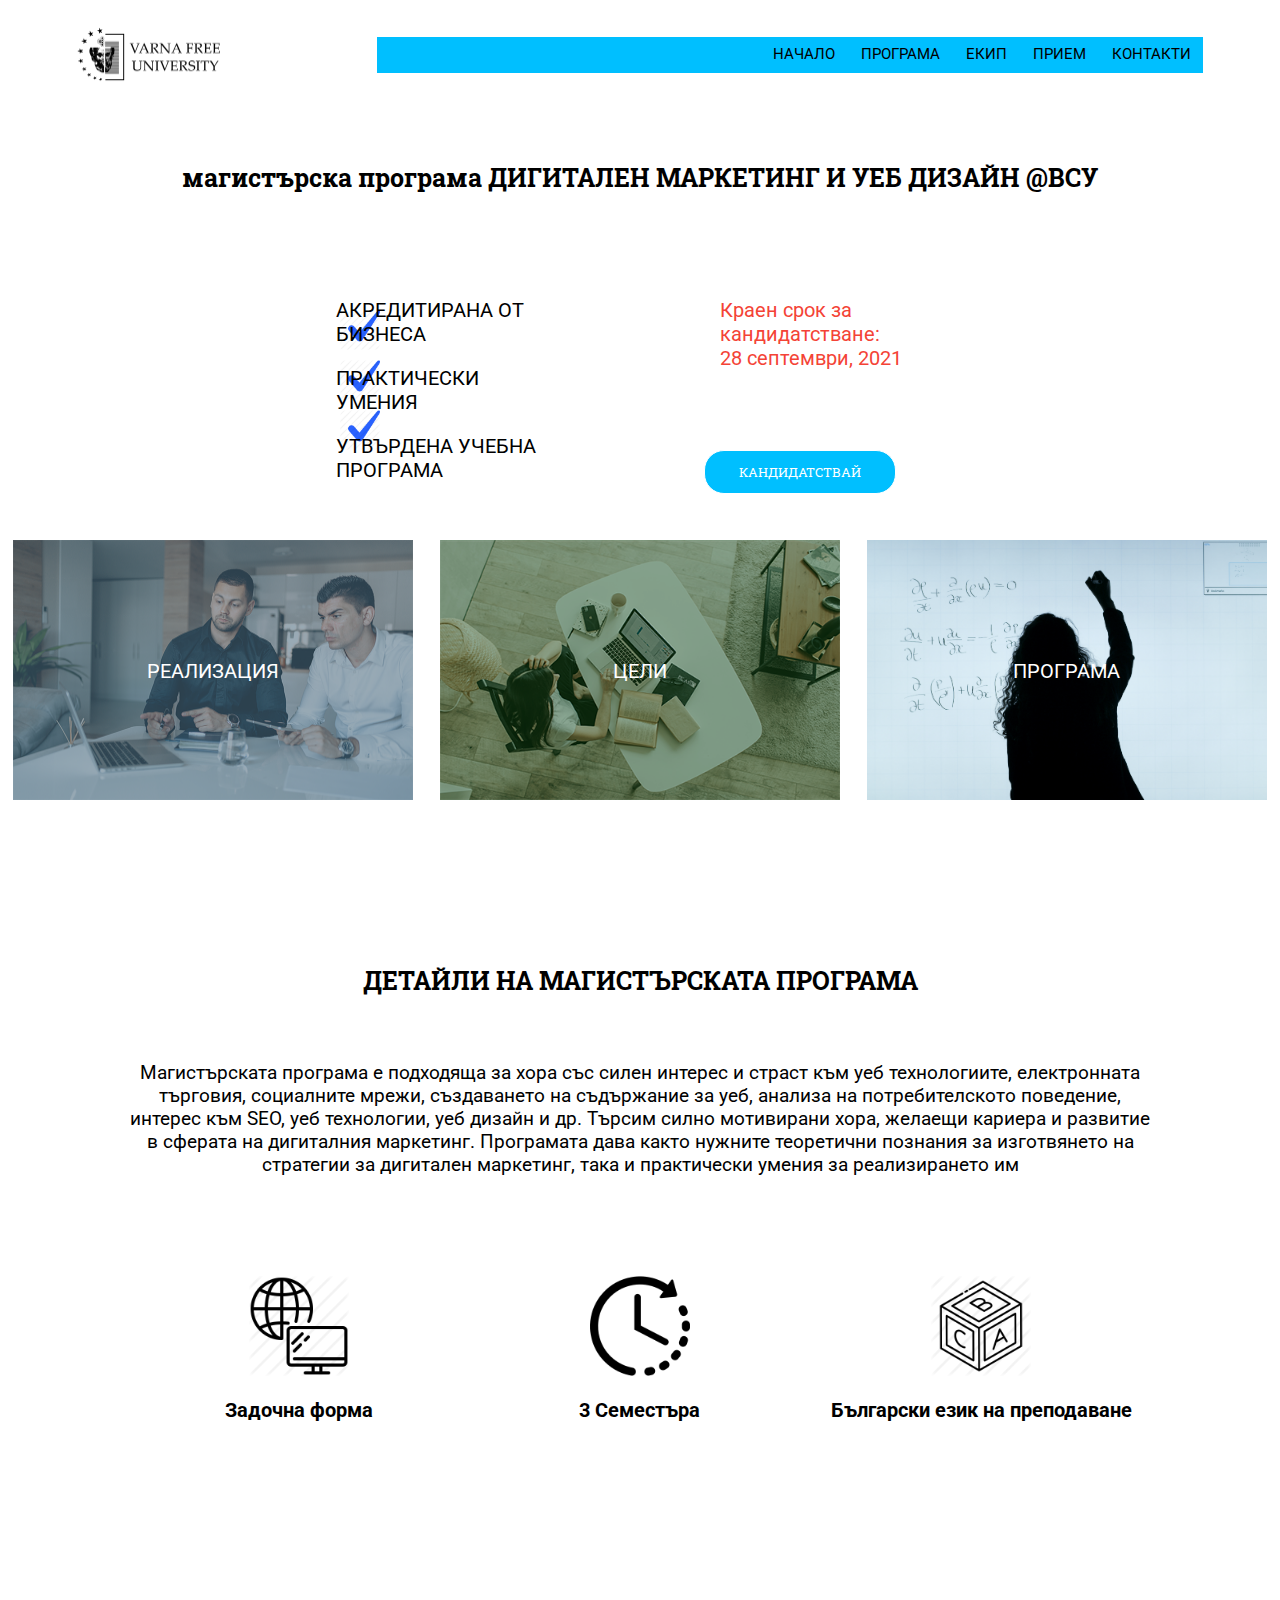
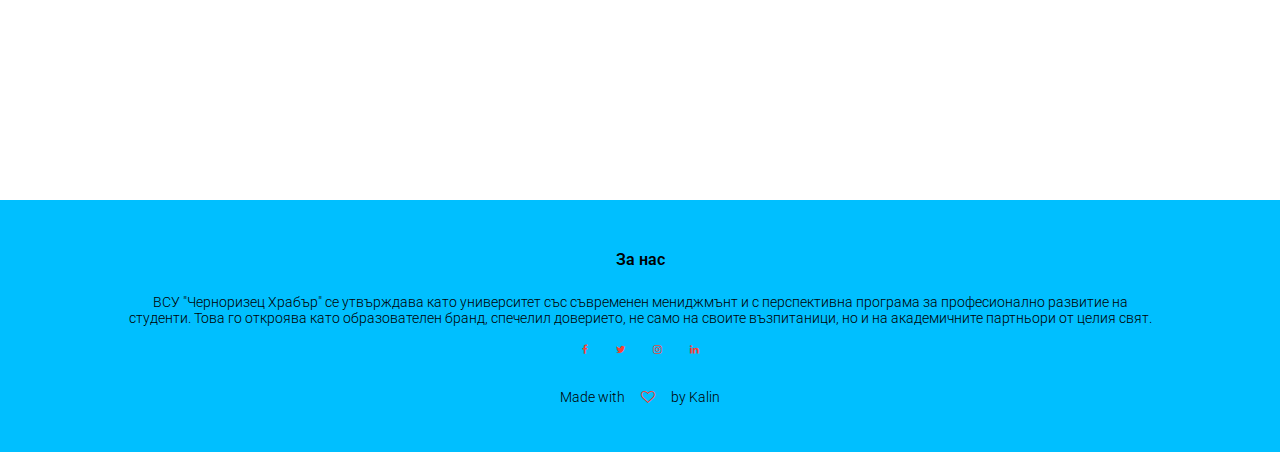
==== commit 2d3aa023: "Update index.html" ====
--- a/index.html
+++ b/index.html
@@ -121,7 +121,7 @@
 
     </section>
     <div class="testing hidden">
-        <iframe src="https://www.youtube.com/embed/tgbNymZ7vqY?autoplay=0">
+        <iframe src="https://www.youtube.com/embed/TcN8VVOkUEc">
         </iframe>
 
     </div>
--- a/css.css
+++ b/css.css
@@ -132,6 +132,7 @@
     left: 55%;
     top:50%;
     border-radius: 2rem;
+    font-family: 'Roboto Slab', serif;
 
 }
 .hero-btn:hover{
@@ -712,6 +713,7 @@
     left: 50%;
     border-radius: 2rem;
     transform: translate( -50%);
+    font-family: 'Roboto Slab', serif;
 
 }
 .hero:hover{
@@ -766,6 +768,7 @@
     left: 35%;
     border-radius: 2rem;
     margin-bottom: 5rem;
+    font-family: 'Roboto Slab', serif;
 
 }
 .red:hover{
@@ -817,6 +820,7 @@
     border-radius: 2rem;
     transform: translate( -50%);
     margin-top: 3rem;
+    font-family: 'Roboto Slab', serif;
 
 }
 .contact-btn:hover{
